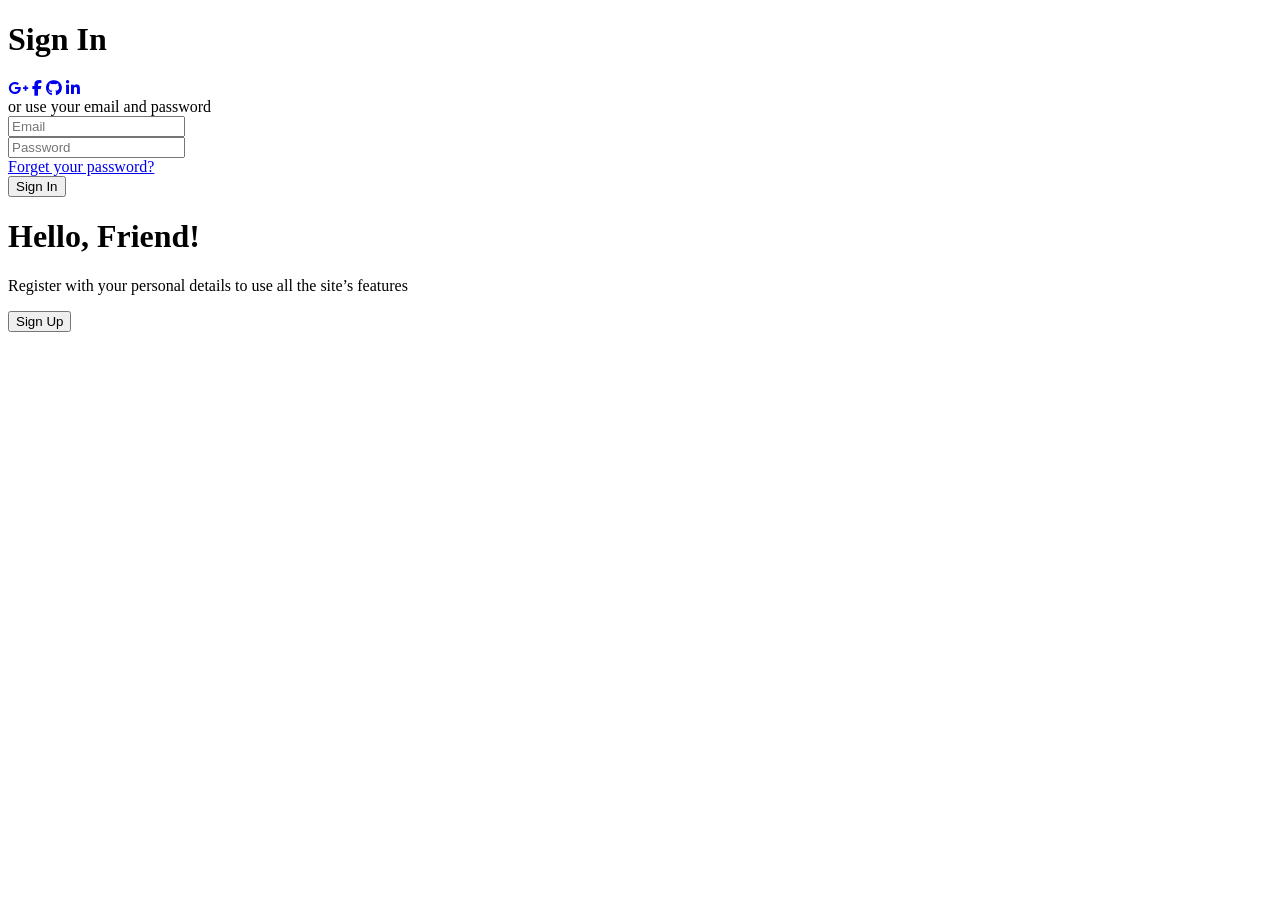
==== login/login.html @ 16e0e709 "implementing login html" ====
<!DOCTYPE html>
<html lang="en">
  <head>
    <meta charset="UTF-8" />
    <meta name="viewport" content="width=device-width, initial-scale=1.0" />
    <title>Login Page</title>
    <link rel="stylesheet" href="login.css" />
    <link
      rel="stylesheet"
      href="https://cdnjs.cloudflare.com/ajax/libs/font-awesome/6.4.2/css/all.min.css"
    />
  </head>
  <body>
    <div class="container">
      <div class="login-container">
        <form>
          <h1>Sign In</h1>

          <div class="social-icons">
            <a href="#" class="icon"
              ><i class="fa-brands fa-google-plus-g"></i
            ></a>
            <a href="#" class="icon"><i class="fa-brands fa-facebook-f"></i></a>
            <a href="#" class="icon"><i class="fa-brands fa-github"></i></a>
            <a href="#" class="icon"
              ><i class="fa-brands fa-linkedin-in"></i
            ></a>
          </div>
          
          <span>or use your email and password</span>
          <div class="form-group">
            <input class="email" type="email" placeholder="Email" required />
          </div>

          <div class="form-group">
            <input type="password" placeholder="Password" required />
          </div>
          <div class="form-group">
            <a href="#">Forget your password?</a>
          </div>
          <button type="submit" class="signIn-btn">Sign In</button>
        </form>
      </div>
      <div class="signUp-container">
        <div class="content">
          <h1>Hello, Friend!</h1>
          <p>
            Register with your personal details to use all the site’s features
          </p>
          <a href="../signUp/register.html">
          <button class="signUp-btn">Sign Up</button>
          </a>
        </div>
      </div>
    </div>
  </body>
</html>
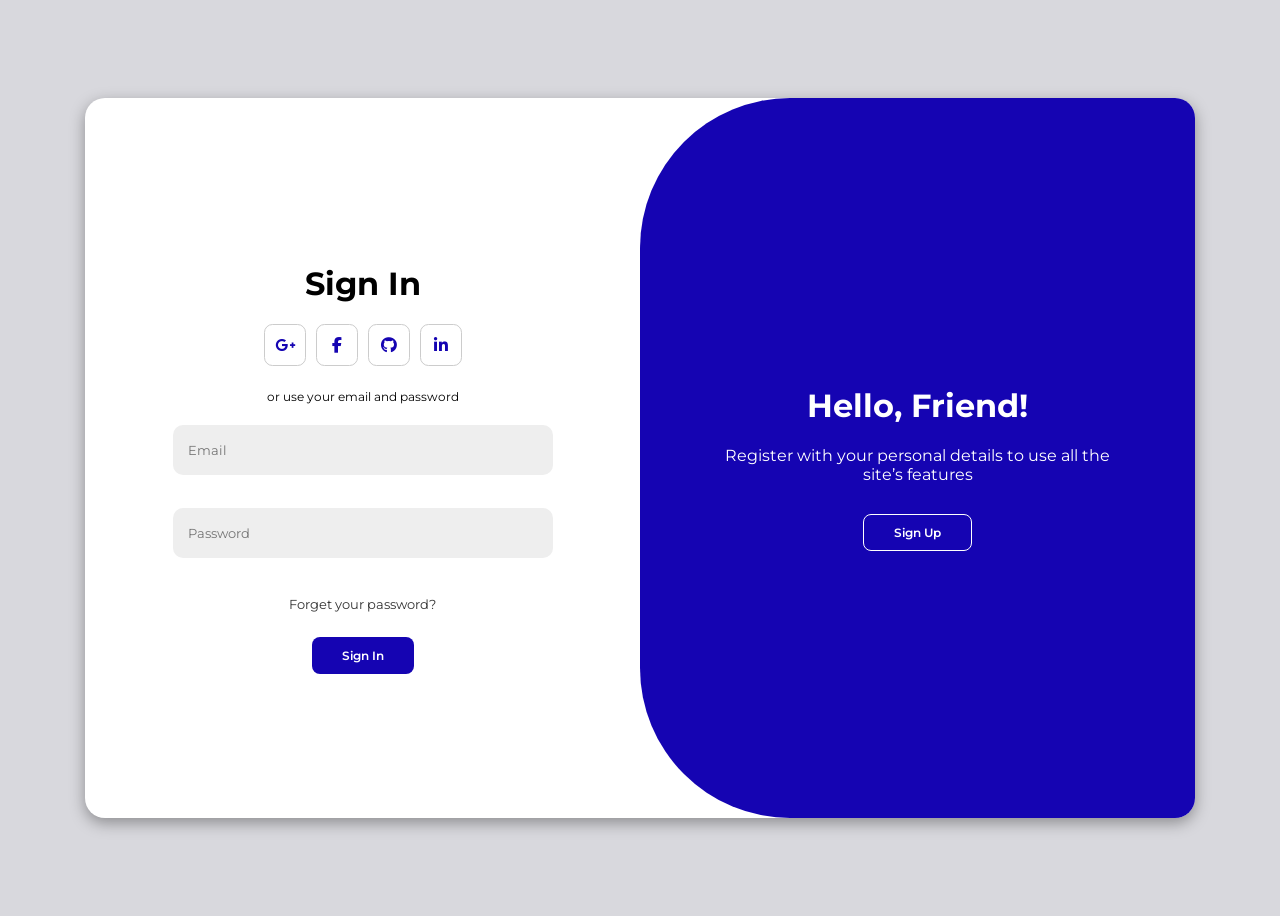
==== commit f22e556e: "implemented login js and adding id's to html" ====
--- a/login/login.html
+++ b/login/login.html
@@ -13,7 +13,7 @@
   <body>
     <div class="container">
       <div class="login-container">
-        <form>
+        <form id="loginForm">
           <h1>Sign In</h1>
 
           <div class="social-icons">
@@ -29,11 +29,13 @@
           
           <span>or use your email and password</span>
           <div class="form-group">
-            <input class="email" type="email" placeholder="Email" required />
+            <input id="email-input" type="email" placeholder="Email"  />
+            <p id="emailMessage" class="error"></p>
           </div>
 
           <div class="form-group">
-            <input type="password" placeholder="Password" required />
+             <input id="password-input" type="password" placeholder="Password"  />
+             <p id="passMessage" class="error"></p>
           </div>
           <div class="form-group">
             <a href="#">Forget your password?</a>
@@ -47,11 +49,10 @@
           <p>
             Register with your personal details to use all the site’s features
           </p>
-          <a href="../signUp/register.html">
           <button class="signUp-btn">Sign Up</button>
-          </a>
         </div>
       </div>
     </div>
+    <script src="login.js"></script>
   </body>
-</html>
+</html>
--- a/login/login.css
+++ b/login/login.css
@@ -0,0 +1,131 @@
+@import url('https://fonts.googleapis.com/css2?family=Montserrat:wght@300;400;500;600;700&display=swap');
+*
+{
+     font-family: 'Montserrat', sans-serif;
+}
+body{
+   height: 100vh;
+    display: flex;
+    align-items: center;
+    justify-content: center;
+    flex-direction: column;
+     
+     background: linear-gradient(to right, #d8d8dd, #d8d8dd);
+}
+.container
+{
+      background-color: #fff;
+    display: flex;
+    justify-content: space-between;
+    align-items: center;
+    height: 80vh;
+    width: 1110px;
+   border-radius: 20px;
+   overflow: hidden;
+     box-shadow: 0 5px 15px rgba(0, 0, 0, 0.35);
+}
+.signUp-container
+{
+   
+  box-sizing: border-box;
+ display: flex;
+  justify-content: center;
+  align-items: center;
+    background-color: #1504b2;
+    width: 50%;
+    height: 100%;
+    border-radius: 150px 10px 10px 150px;
+    text-align: center;
+   color: white;
+}
+.login-container
+{
+  display: flex;
+  justify-content: center;
+  align-items: center;
+    width: 50%;
+    height: 100%;
+    text-align: center;
+  
+}
+input{
+    margin-top: 20px;
+    width: 350px;
+    height: 30px;
+    border-radius: 10px;
+     background-color: #eee;
+    border:none;
+    padding: 10px 15px;
+}
+.form-group a{
+     color: #333;
+    font-size: 13px;
+    text-decoration: none;
+    margin: 25px 0 ;
+    display: inline-block;  
+    
+}
+.signIn-btn
+{
+    background-color: #1504b2;
+    color: #fff;
+    font-size: 12px;
+    padding: 11px 30px;
+    border-radius: 8px;
+    border: none;
+    font-weight: 600;
+    
+}
+
+.signUp-btn
+{
+    background-color: transparent;
+    font-size: 12px;
+    padding: 10px 30px;
+    border-radius: 8px;
+    font-weight: 600;
+    border: 1px solid #fff;
+    color: white;
+}
+
+.content
+{
+    margin:20px 0;
+}
+.content p
+{
+    max-width: 400px;
+    margin-bottom: 30px;
+}
+.social-icons a{
+    border: 1px solid #ccc;
+    border-radius: 20%;
+    display: inline-flex;
+    justify-content: center;
+    align-items: center;
+    margin: 0 3px;
+    width: 40px;
+    height: 40px;
+    text-decoration: none;
+    color: #1504b2;
+}
+.container span{
+    font-size: 12px;    
+    
+}
+.social-icons{
+    margin: 20px 0;
+}
+.signUp-btn:hover{
+    background-color: #2d1fd1;
+}
+.signIn-btn:hover
+{
+     background-color: #2d1fd1;
+}
+.error {
+  color: red;
+  font-size: 13px;
+  margin-top: 6px;
+  display: block;
+}
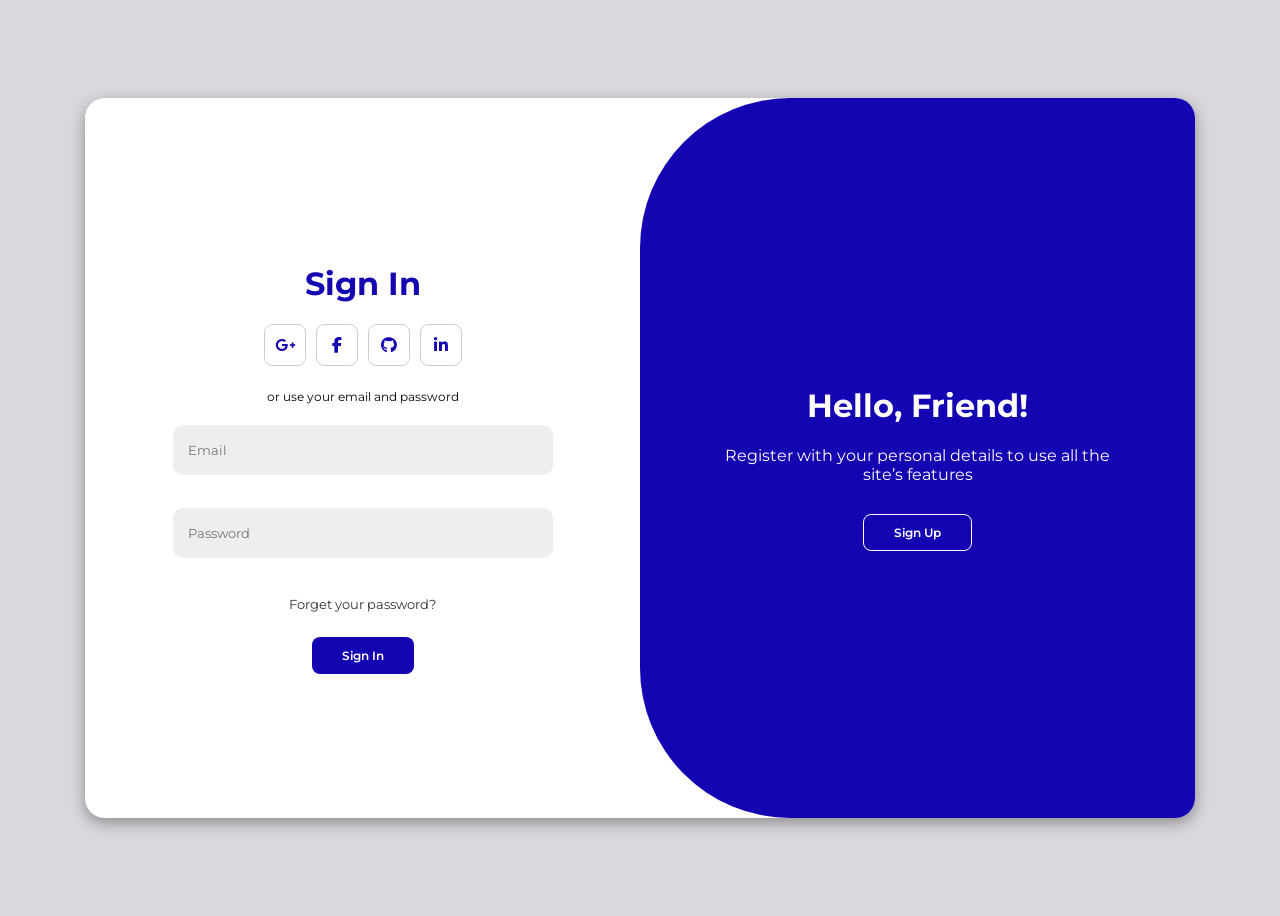
==== commit d9ed35ab: "implemented the question number and make some changes in the colors" ====
--- a/login/login.html
+++ b/login/login.html
@@ -14,7 +14,7 @@
     <div class="container">
       <div class="login-container">
         <form id="loginForm">
-          <h1>Sign In</h1>
+          <h1 style="color: #1504b2;">Sign In</h1>
 
           <div class="social-icons">
             <a href="#" class="icon"
@@ -49,7 +49,9 @@
           <p>
             Register with your personal details to use all the site’s features
           </p>
+          <a href="../signup/register.html">
           <button class="signUp-btn">Sign Up</button>
+          </a>
         </div>
       </div>
     </div>
--- a/login/login.css
+++ b/login/login.css
@@ -74,6 +74,7 @@
     border-radius: 8px;
     border: none;
     font-weight: 600;
+    cursor: pointer;
     
 }
 
@@ -86,6 +87,7 @@
     font-weight: 600;
     border: 1px solid #fff;
     color: white;
+    cursor: pointer;
 }
 
 .content
@@ -117,11 +119,11 @@
     margin: 20px 0;
 }
 .signUp-btn:hover{
-    background-color: #2d1fd1;
+    background-color: #1a0fc4;
 }
 .signIn-btn:hover
 {
-     background-color: #2d1fd1;
+     background-color: #1a0fc4;
 }
 .error {
   color: red;
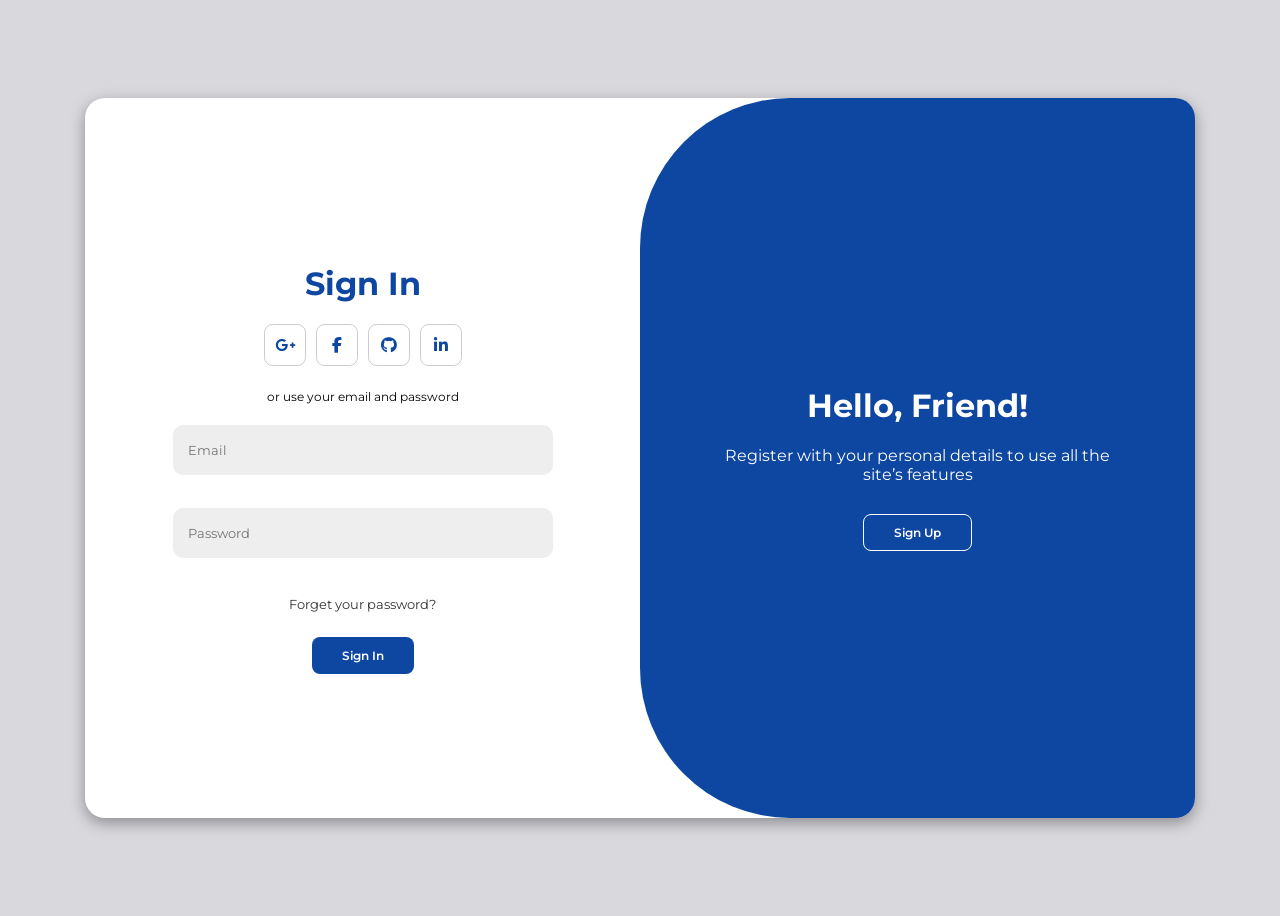
==== commit 7c58e208: "update website color palette" ====
--- a/login/login.html
+++ b/login/login.html
@@ -14,7 +14,7 @@
     <div class="container">
       <div class="login-container">
         <form id="loginForm">
-          <h1 style="color: #1504b2;">Sign In</h1>
+          <h1 style="color: #0D47A1;">Sign In</h1>
 
           <div class="social-icons">
             <a href="#" class="icon"
--- a/login/login.css
+++ b/login/login.css
@@ -31,7 +31,7 @@
  display: flex;
   justify-content: center;
   align-items: center;
-    background-color: #1504b2;
+    background-color: #0D47A1;
     width: 50%;
     height: 100%;
     border-radius: 150px 10px 10px 150px;
@@ -67,7 +67,7 @@
 }
 .signIn-btn
 {
-    background-color: #1504b2;
+    background-color: #0D47A1;
     color: #fff;
     font-size: 12px;
     padding: 11px 30px;
@@ -109,7 +109,7 @@
     width: 40px;
     height: 40px;
     text-decoration: none;
-    color: #1504b2;
+    color: #0D47A1;
 }
 .container span{
     font-size: 12px;    
@@ -119,11 +119,11 @@
     margin: 20px 0;
 }
 .signUp-btn:hover{
-    background-color: #1a0fc4;
+       background-color: #2A5BBF;
 }
 .signIn-btn:hover
 {
-     background-color: #1a0fc4;
+     background-color: rgba(13, 71, 161, 0.85);
 }
 .error {
   color: red;
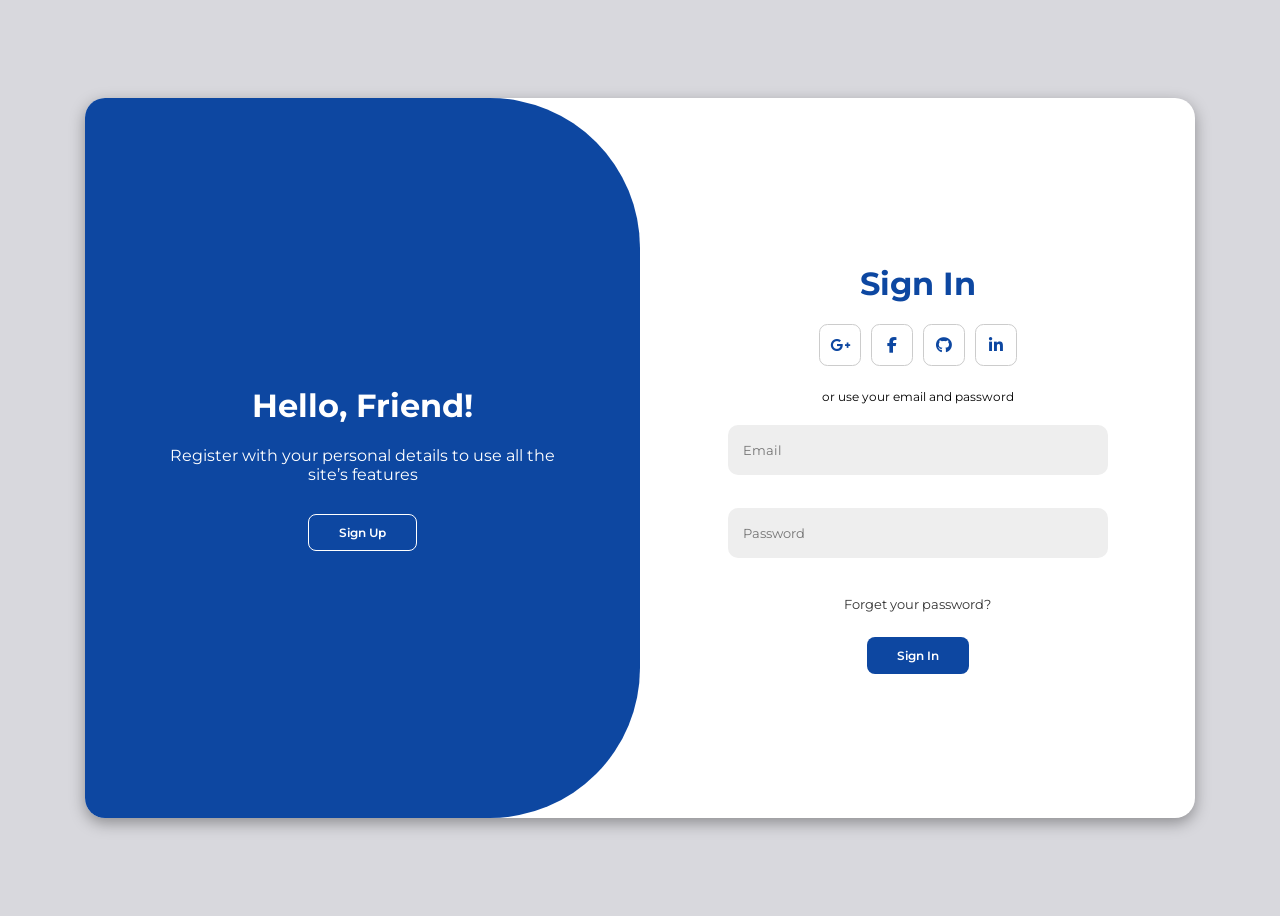
==== commit 00349290: "implemented login- register animation" ====
--- a/login/login.html
+++ b/login/login.html
@@ -12,6 +12,17 @@
   </head>
   <body>
     <div class="container">
+       <div class="signUp-container">
+        <div class="content">
+          <h1>Hello, Friend!</h1>
+          <p>
+            Register with your personal details to use all the site’s features
+          </p>
+          <a href="../signup/register.html">
+          <button class="signUp-btn">Sign Up</button>
+          </a>
+        </div>
+      </div>
       <div class="login-container">
         <form id="loginForm">
           <h1 style="color: #0D47A1;">Sign In</h1>
@@ -43,17 +54,7 @@
           <button type="submit" class="signIn-btn">Sign In</button>
         </form>
       </div>
-      <div class="signUp-container">
-        <div class="content">
-          <h1>Hello, Friend!</h1>
-          <p>
-            Register with your personal details to use all the site’s features
-          </p>
-          <a href="../signup/register.html">
-          <button class="signUp-btn">Sign Up</button>
-          </a>
-        </div>
-      </div>
+     
     </div>
     <script src="login.js"></script>
   </body>
--- a/login/login.css
+++ b/login/login.css
@@ -9,7 +9,7 @@
     align-items: center;
     justify-content: center;
     flex-direction: column;
-     
+       /* transition: opacity 0.5s ease; */
      background: linear-gradient(to right, #d8d8dd, #d8d8dd);
 }
 .container
@@ -34,7 +34,7 @@
     background-color: #0D47A1;
     width: 50%;
     height: 100%;
-    border-radius: 150px 10px 10px 150px;
+    border-radius: 10px 150px 150px 10px;
     text-align: center;
    color: white;
 }
@@ -75,6 +75,7 @@
     border: none;
     font-weight: 600;
     cursor: pointer;
+     transition: 0.3s;
     
 }
 
@@ -88,6 +89,7 @@
     border: 1px solid #fff;
     color: white;
     cursor: pointer;
+     transition: 0.3s;
 }
 
 .content
@@ -130,4 +132,7 @@
   font-size: 13px;
   margin-top: 6px;
   display: block;
-}+}
+/* body.fade-out {
+  opacity: 0;
+} */
